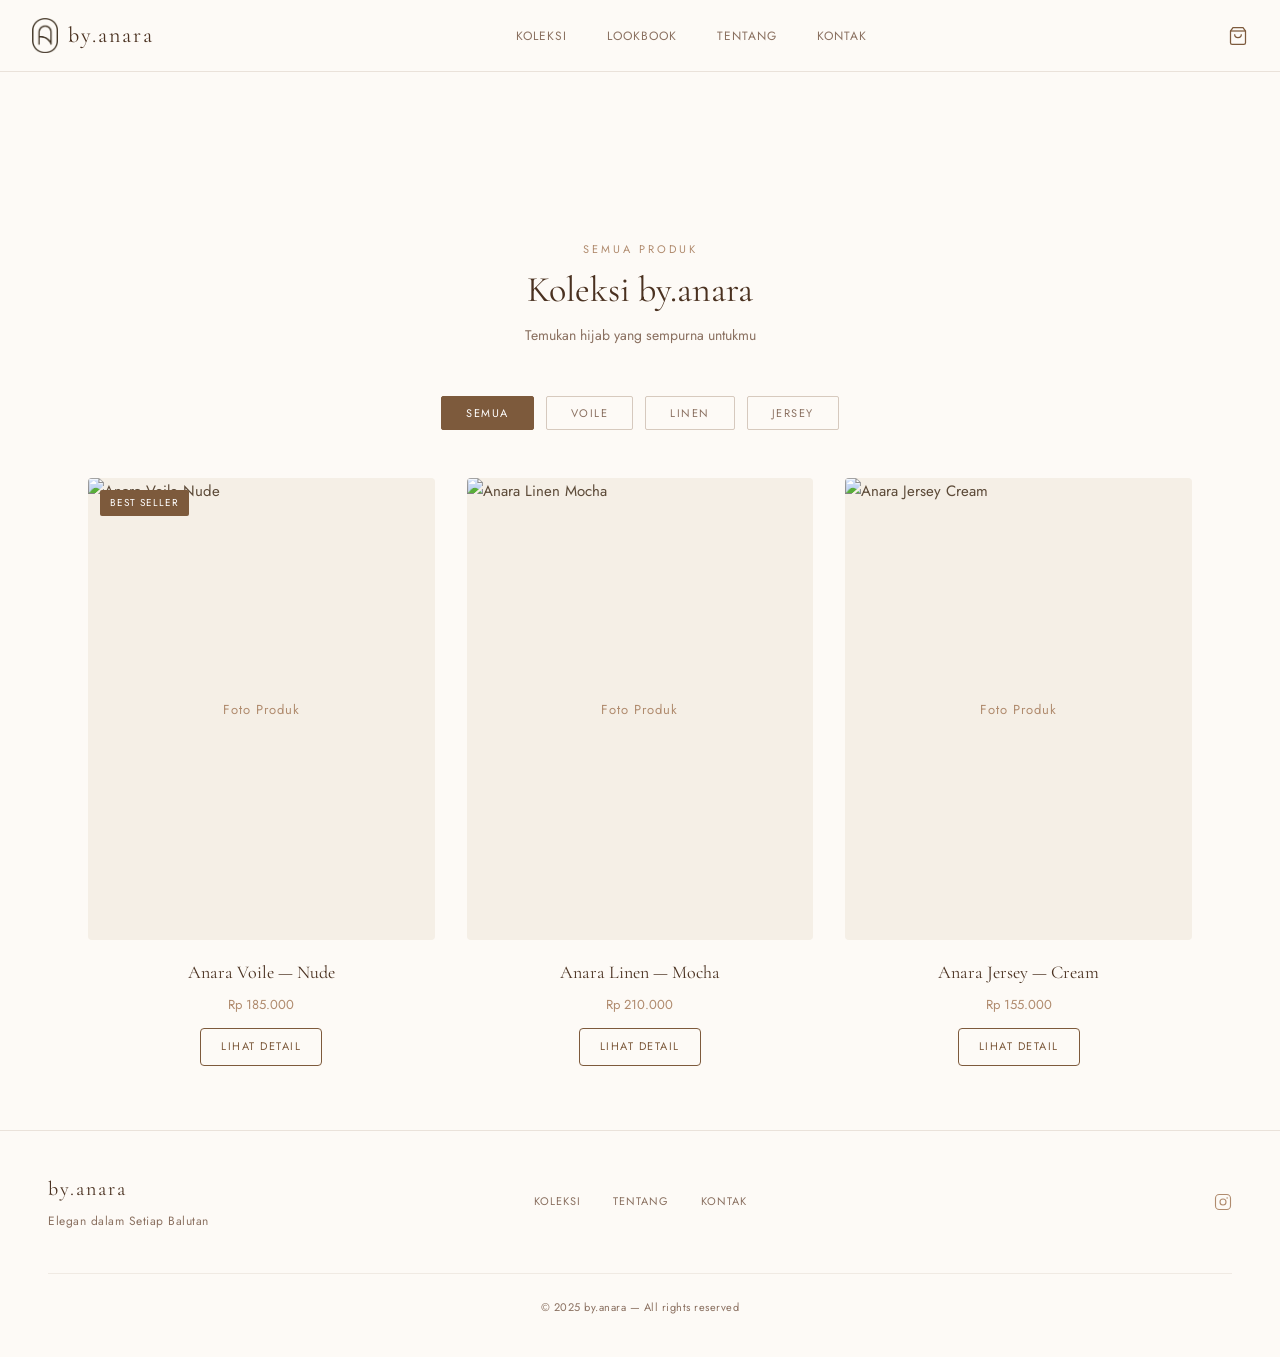
==== pages/katalog.html @ 60b6031b "Add files via upload" ====
<!doctype html>
<html lang="id">
    <head>
        <meta charset="UTF-8" />
        <meta name="viewport" content="width=device-width, initial-scale=1.0" />
        <title>Katalog — by.anara</title>
        <link rel="preconnect" href="https://fonts.googleapis.com" />
        <link rel="preconnect" href="https://fonts.gstatic.com" crossorigin />
        <link
            href="https://fonts.googleapis.com/css2?family=Cormorant+Garamond:ital,wght@0,300;0,400;0,500;1,300;1,400&family=Jost:wght@300;400;500&display=swap"
            rel="stylesheet"
        />
        <link rel="stylesheet" href="../css/style.css" />
        <link rel="stylesheet" href="../css/katalog.css" />
    </head>
    <body>
        <header class="navbar" id="navbar">
            <div class="navbar__logo">
                <a href="../index.html">
                    <img
                        src="../images/logo anara.jpg"
                        alt="by.anara logo"
                        class="navbar__logo-img"
                    />
                    <span class="navbar__logo-text">by.anara</span>
                </a>
            </div>
            <nav class="navbar__nav">
                <ul class="navbar__links">
                    <li><a href="../index.html#koleksi">Koleksi</a></li>
                    <li><a href="../index.html#lookbook">Lookbook</a></li>
                    <li><a href="../index.html#tentang">Tentang</a></li>
                    <li><a href="../index.html#kontak">Kontak</a></li>
                </ul>
            </nav>
            <div class="navbar__actions">
                <button class="navbar__cart" aria-label="Keranjang">
                    <svg
                        width="20"
                        height="20"
                        viewBox="0 0 24 24"
                        fill="none"
                        stroke="currentColor"
                        stroke-width="1.5"
                    >
                        <path
                            d="M6 2L3 6v14a2 2 0 002 2h14a2 2 0 002-2V6l-3-4z"
                        />
                        <line x1="3" y1="6" x2="21" y2="6" />
                        <path d="M16 10a4 4 0 01-8 0" />
                    </svg>
                </button>
            </div>
        </header>

        <main class="katalog-page">
            <div class="katalog-hero">
                <p class="section-tag">Semua Produk</p>
                <h1 class="section-title">Koleksi by.anara</h1>
                <p class="section-sub">Temukan hijab yang sempurna untukmu</p>
            </div>

            <!-- Filter -->
            <div class="katalog-filter">
                <button class="filter-btn active" data-filter="all">
                    Semua
                </button>
                <button class="filter-btn" data-filter="voile">Voile</button>
                <button class="filter-btn" data-filter="linen">Linen</button>
                <button class="filter-btn" data-filter="jersey">Jersey</button>
            </div>

            <!-- Grid Produk -->
            <div class="product-grid katalog-grid">
                <!-- Tambahkan produk di sini sesuai kebutuhan -->
                <div class="product-card" data-category="voile">
                    <div class="product-card__img-wrap">
                        <span class="product-card__badge">Best Seller</span>
                        <img
                            src="../images/sample6.jpg"
                            alt="Anara Voile Nude"
                            class="product-card__img"
                        />
                        <div class="product-card__img-placeholder">
                            Foto Produk
                        </div>
                    </div>
                    <div class="product-card__info">
                        <p class="product-card__name">Anara Voile — Nude</p>
                        <p class="product-card__price">Rp 185.000</p>
                        <a href="produk.html" class="btn btn--outline btn--sm"
                            >Lihat Detail</a
                        >
                    </div>
                </div>

                <div class="product-card" data-category="linen">
                    <div class="product-card__img-wrap">
                        <img
                            src="../images/sample7.jpg"
                            alt="Anara Linen Mocha"
                            class="product-card__img"
                        />
                        <div class="product-card__img-placeholder">
                            Foto Produk
                        </div>
                    </div>
                    <div class="product-card__info">
                        <p class="product-card__name">Anara Linen — Mocha</p>
                        <p class="product-card__price">Rp 210.000</p>
                        <a href="produk.html" class="btn btn--outline btn--sm"
                            >Lihat Detail</a
                        >
                    </div>
                </div>

                <div class="product-card" data-category="jersey">
                    <div class="product-card__img-wrap">
                        <img
                            src="../images/sample8.jpg"
                            alt="Anara Jersey Cream"
                            class="product-card__img"
                        />
                        <div class="product-card__img-placeholder">
                            Foto Produk
                        </div>
                    </div>
                    <div class="product-card__info">
                        <p class="product-card__name">Anara Jersey — Cream</p>
                        <p class="product-card__price">Rp 155.000</p>
                        <a href="produk.html" class="btn btn--outline btn--sm"
                            >Lihat Detail</a
                        >
                    </div>
                </div>

                <!-- Tambahkan produk baru di bawah sini dengan pola yang sama -->
            </div>
        </main>

        <footer class="footer">
            <div class="footer__left">
                <span class="footer__logo">by.anara</span>
                <p class="footer__tagline">Elegan dalam Setiap Balutan</p>
            </div>
            <div class="footer__links">
                <a href="../index.html#koleksi">Koleksi</a>
                <a href="../index.html#tentang">Tentang</a>
                <a href="../index.html#kontak">Kontak</a>
            </div>
            <div class="footer__social">
                <a href="#" aria-label="Instagram">
                    <svg
                        width="18"
                        height="18"
                        viewBox="0 0 24 24"
                        fill="none"
                        stroke="currentColor"
                        stroke-width="1.5"
                    >
                        <rect x="2" y="2" width="20" height="20" rx="5" />
                        <circle cx="12" cy="12" r="4" />
                        <circle
                            cx="17.5"
                            cy="6.5"
                            r="1"
                            fill="currentColor"
                            stroke="none"
                        />
                    </svg>
                </a>
            </div>
            <div class="footer__copy">
                <p>© 2025 by.anara — All rights reserved</p>
            </div>
        </footer>

        <script src="../js/main.js"></script>
        <script>
            // Filter produk berdasarkan kategori
            const filterBtns = document.querySelectorAll(".filter-btn");
            const cards = document.querySelectorAll(
                ".product-card[data-category]",
            );

            filterBtns.forEach((btn) => {
                btn.addEventListener("click", () => {
                    filterBtns.forEach((b) => b.classList.remove("active"));
                    btn.classList.add("active");

                    const filter = btn.dataset.filter;
                    cards.forEach((card) => {
                        if (
                            filter === "all" ||
                            card.dataset.category === filter
                        ) {
                            card.style.display = "block";
                        } else {
                            card.style.display = "none";
                        }
                    });
                });
            });
        </script>
    </body>
</html>
---- css/style.css ----
/* =============================================
   by.anara — Main Stylesheet
   Palet: Krem & Coklat Hangat, Elegan Minimalis
   ============================================= */

/* ---------- CSS Variables ---------- */
:root {
    --cream: #f5efe6;
    --cream-dark: #eae0d0;
    --cream-deeper: #ddd0be;
    --brown-light: #b08b6e;
    --brown: #7d5a3c;
    --brown-dark: #4a3120;
    --warm-white: #fdfaf6;
    --text-muted: #8a7060;
    --text-body: #5c4a38;

    --font-display: "Cormorant Garamond", serif;
    --font-body: "Jost", sans-serif;

    --radius-sm: 4px;
    --radius-md: 8px;

    --transition: 0.3s ease;
    --navbar-h: 72px;
}

/* ---------- Reset & Base ---------- */
*,
*::before,
*::after {
    box-sizing: border-box;
    margin: 0;
    padding: 0;
}

html {
    scroll-behavior: smooth;
}

body {
    font-family: var(--font-body);
    background-color: var(--warm-white);
    color: var(--text-body);
    font-size: 15px;
    line-height: 1.8;
    -webkit-font-smoothing: antialiased;
}

img {
    display: block;
    max-width: 100%;
}
a {
    color: inherit;
    text-decoration: none;
}
ul {
    list-style: none;
}

/* ---------- Typography ---------- */
.section-tag {
    font-family: var(--font-body);
    font-size: 11px;
    letter-spacing: 3px;
    text-transform: uppercase;
    color: var(--brown-light);
    margin-bottom: 0.5rem;
    text-align: center;
}

.section-title {
    font-family: var(--font-display);
    font-size: 36px;
    font-weight: 400;
    color: var(--brown-dark);
    text-align: center;
    line-height: 1.2;
    margin-bottom: 0.75rem;
}

.section-sub {
    font-size: 14px;
    color: var(--text-muted);
    text-align: center;
    margin-bottom: 3rem;
}

.section-header {
    margin-bottom: 0;
}

/* ---------- Buttons ---------- */
.btn {
    display: inline-flex;
    align-items: center;
    gap: 8px;
    padding: 0.75rem 1.75rem;
    font-family: var(--font-body);
    font-size: 12px;
    letter-spacing: 1.5px;
    text-transform: uppercase;
    cursor: pointer;
    border-radius: var(--radius-sm);
    border: 1px solid transparent;
    transition: all var(--transition);
}

.btn--primary {
    background: var(--brown);
    color: #fff;
    border-color: var(--brown);
}
.btn--primary:hover {
    background: var(--brown-dark);
    border-color: var(--brown-dark);
}

.btn--outline {
    background: transparent;
    color: var(--brown);
    border-color: var(--brown);
}
.btn--outline:hover {
    background: var(--brown);
    color: #fff;
}

.btn--outline-white {
    background: transparent;
    color: #fff;
    border-color: rgba(255, 255, 255, 0.4);
}
.btn--outline-white:hover {
    background: rgba(255, 255, 255, 0.1);
    border-color: rgba(255, 255, 255, 0.7);
}

.btn--sm {
    padding: 0.5rem 1.25rem;
    font-size: 11px;
}

/* =============================================
   NAVBAR
   ============================================= */
.navbar {
    position: fixed;
    top: 0;
    left: 0;
    right: 0;
    z-index: 100;
    height: var(--navbar-h);
    display: flex;
    align-items: center;
    justify-content: space-between;
    padding: 0 2rem;
    background: var(--warm-white);
    border-bottom: 0.5px solid rgba(125, 90, 60, 0.15);
    transition: box-shadow var(--transition);
}

.navbar.scrolled {
    box-shadow: 0 2px 20px rgba(74, 49, 32, 0.08);
}

.navbar__logo a {
    display: flex;
    align-items: center;
    gap: 10px;
}

.navbar__logo-img {
    height: 36px;
    width: auto;
    object-fit: contain;
}

.navbar__logo-text {
    font-family: var(--font-display);
    font-size: 22px;
    font-weight: 400;
    color: var(--brown-dark);
    letter-spacing: 2px;
}

.navbar__links {
    display: flex;
    gap: 2.5rem;
}

.navbar__links a {
    font-size: 12px;
    letter-spacing: 1px;
    text-transform: uppercase;
    color: var(--text-muted);
    position: relative;
    padding-bottom: 2px;
}

.navbar__links a::after {
    content: "";
    position: absolute;
    bottom: 0;
    left: 0;
    width: 0;
    height: 1px;
    background: var(--brown);
    transition: width var(--transition);
}

.navbar__links a:hover {
    color: var(--brown);
}
.navbar__links a:hover::after {
    width: 100%;
}

.navbar__actions {
    display: flex;
    align-items: center;
    gap: 1rem;
}

.navbar__cart {
    background: none;
    border: none;
    cursor: pointer;
    color: var(--brown);
    display: flex;
    align-items: center;
}

.navbar__hamburger {
    display: none;
    flex-direction: column;
    gap: 5px;
    background: none;
    border: none;
    cursor: pointer;
    padding: 4px;
}

.navbar__hamburger span {
    display: block;
    width: 22px;
    height: 1px;
    background: var(--brown-dark);
    transition: all var(--transition);
}

/* Mobile Nav */
.mobile-nav {
    display: none;
    position: fixed;
    top: var(--navbar-h);
    left: 0;
    right: 0;
    background: var(--warm-white);
    border-bottom: 0.5px solid rgba(125, 90, 60, 0.15);
    z-index: 99;
    padding: 1.5rem 2rem;
}

.mobile-nav ul {
    display: flex;
    flex-direction: column;
    gap: 1.25rem;
}
.mobile-nav a {
    font-size: 13px;
    letter-spacing: 1.5px;
    text-transform: uppercase;
    color: var(--text-body);
}
.mobile-nav a:hover {
    color: var(--brown);
}
.mobile-nav.open {
    display: block;
}

/* =============================================
   HERO
   ============================================= */
.hero {
    margin-top: var(--navbar-h);
    display: grid;
    grid-template-columns: 1fr 1fr;
    min-height: calc(100vh - var(--navbar-h));
}

.hero__text {
    background: var(--cream);
    padding: 5rem 4rem;
    display: flex;
    flex-direction: column;
    justify-content: center;
}

.hero__tag {
    font-size: 11px;
    letter-spacing: 3px;
    text-transform: uppercase;
    color: var(--brown-light);
    margin-bottom: 1.25rem;
}

.hero__title {
    font-family: var(--font-display);
    font-size: clamp(40px, 5vw, 64px);
    font-weight: 300;
    color: var(--brown-dark);
    line-height: 1.1;
    margin-bottom: 1.5rem;
}

.hero__sub {
    font-size: 14px;
    color: var(--text-muted);
    line-height: 1.9;
    max-width: 360px;
    margin-bottom: 2.5rem;
}

.hero__visual {
    background: var(--cream-dark);
    position: relative;
    overflow: hidden;
    min-height: 500px;
}

.hero__img {
    width: 100%;
    height: 100%;
    object-fit: cover;
}

.hero__placeholder {
    width: 100%;
    height: 100%;
    display: flex;
    align-items: center;
    justify-content: center;
    background: var(--cream-dark);
}

.hero__overlay-text {
    font-family: var(--font-display);
    font-size: 48px;
    font-weight: 300;
    color: var(--brown-light);
    letter-spacing: 6px;
    opacity: 0.4;
}

/* =============================================
   KOLEKSI
   ============================================= */
.koleksi {
    padding: 5rem 3rem;
    background: var(--warm-white);
}

.koleksi .section-header {
    margin-bottom: 3rem;
}

.product-grid {
    display: grid;
    grid-template-columns: repeat(3, 1fr);
    gap: 2rem;
    max-width: 1100px;
    margin: 0 auto;
}

.product-card {
    position: relative;
}

.product-card__img-wrap {
    position: relative;
    background: var(--cream);
    border-radius: var(--radius-sm);
    aspect-ratio: 3 / 4;
    overflow: hidden;
    margin-bottom: 1rem;
}

.product-card__img {
    width: 100%;
    height: 100%;
    object-fit: cover;
    transition: transform 0.6s ease;
}

.product-card:hover .product-card__img {
    transform: scale(1.04);
}

.product-card__img-placeholder {
    position: absolute;
    inset: 0;
    display: flex;
    align-items: center;
    justify-content: center;
    font-size: 13px;
    color: var(--brown-light);
    letter-spacing: 1px;
}

.product-card__badge {
    position: absolute;
    top: 12px;
    left: 12px;
    background: var(--brown);
    color: #fff;
    font-size: 10px;
    letter-spacing: 1px;
    text-transform: uppercase;
    padding: 4px 10px;
    border-radius: 2px;
    z-index: 1;
}

.product-card__info {
    text-align: center;
}
.product-card__name {
    font-family: var(--font-display);
    font-size: 18px;
    font-weight: 400;
    color: var(--brown-dark);
    margin-bottom: 4px;
}
.product-card__price {
    font-size: 13px;
    color: var(--brown-light);
    margin-bottom: 0.75rem;
}

.koleksi__cta {
    text-align: center;
    margin-top: 3rem;
}

/* =============================================
   LOOKBOOK
   ============================================= */
.lookbook {
    padding: 5rem 3rem;
    background: var(--cream);
}

.lookbook .section-header {
    margin-bottom: 3rem;
}

.lookbook__grid {
    display: grid;
    grid-template-columns: 2fr 1fr 1fr;
    grid-template-rows: repeat(2, 220px);
    gap: 1rem;
    max-width: 1100px;
    margin: 0 auto;
}

.lookbook__item {
    position: relative;
    background: var(--cream-dark);
    border-radius: var(--radius-sm);
    overflow: hidden;
    cursor: pointer;
}

.lookbook__item--tall {
    grid-row: span 2;
}

.lookbook__item img {
    width: 100%;
    height: 100%;
    object-fit: cover;
    transition: transform 0.6s ease;
}

.lookbook__item:hover img {
    transform: scale(1.04);
}

.lookbook__label {
    position: absolute;
    bottom: 12px;
    left: 16px;
    font-size: 10px;
    letter-spacing: 2px;
    text-transform: uppercase;
    color: var(--brown-dark);
    background: rgba(253, 250, 246, 0.85);
    padding: 4px 10px;
    border-radius: 2px;
}

/* =============================================
   TENTANG
   ============================================= */
.tentang {
    display: grid;
    grid-template-columns: 1fr 1fr;
    min-height: 480px;
}

.tentang__img {
    background: var(--cream-dark);
    overflow: hidden;
}

.tentang__img img {
    width: 100%;
    height: 100%;
    object-fit: cover;
}

.tentang__text {
    padding: 5rem 4rem;
    display: flex;
    flex-direction: column;
    justify-content: center;
    background: var(--warm-white);
}

.tentang__text p {
    font-size: 14px;
    color: var(--text-muted);
    line-height: 1.9;
    margin-bottom: 1rem;
}

.tentang__signature {
    font-family: var(--font-display);
    font-size: 24px !important;
    font-style: italic;
    color: var(--brown) !important;
    margin-top: 1rem !important;
}

/* =============================================
   KONTAK
   ============================================= */
.kontak {
    background: var(--brown-dark);
    color: #fff;
    text-align: center;
    padding: 5rem 2rem;
}

.kontak h2 {
    font-family: var(--font-display);
    font-size: 36px;
    font-weight: 400;
    margin-bottom: 0.75rem;
}

.kontak > p {
    font-size: 13px;
    color: rgba(255, 255, 255, 0.6);
    margin-bottom: 2.5rem;
    letter-spacing: 0.5px;
}

.kontak__buttons {
    display: flex;
    justify-content: center;
    gap: 1rem;
    flex-wrap: wrap;
}

/* =============================================
   FOOTER
   ============================================= */
.footer {
    background: var(--warm-white);
    border-top: 0.5px solid rgba(125, 90, 60, 0.15);
    padding: 2.5rem 3rem;
    display: grid;
    grid-template-columns: 1fr auto 1fr;
    align-items: center;
    gap: 2rem;
}

.footer__logo {
    font-family: var(--font-display);
    font-size: 20px;
    font-weight: 400;
    color: var(--brown-dark);
    letter-spacing: 2px;
    display: block;
}

.footer__tagline {
    font-size: 12px;
    color: var(--text-muted);
    letter-spacing: 0.5px;
    margin-top: 4px;
}

.footer__links {
    display: flex;
    gap: 2rem;
}

.footer__links a {
    font-size: 11px;
    letter-spacing: 1px;
    text-transform: uppercase;
    color: var(--text-muted);
    transition: color var(--transition);
}
.footer__links a:hover {
    color: var(--brown);
}

.footer__social {
    display: flex;
    gap: 1rem;
    justify-content: flex-end;
}

.footer__social a {
    color: var(--brown-light);
    transition: color var(--transition);
    display: flex;
    align-items: center;
}
.footer__social a:hover {
    color: var(--brown);
}

.footer__copy {
    grid-column: 1 / -1;
    text-align: center;
    border-top: 0.5px solid rgba(125, 90, 60, 0.1);
    padding-top: 1.5rem;
    margin-top: 0.5rem;
}

.footer__copy p {
    font-size: 11px;
    color: var(--text-muted);
    letter-spacing: 0.5px;
}

/* =============================================
   ANIMATIONS
   ============================================= */
.fade-up {
    opacity: 0;
    transform: translateY(24px);
    transition:
        opacity 0.7s ease,
        transform 0.7s ease;
}
.fade-up.visible {
    opacity: 1;
    transform: translateY(0);
}

/* =============================================
   RESPONSIVE — TABLET
   ============================================= */
@media (max-width: 900px) {
    .hero {
        grid-template-columns: 1fr;
    }
    .hero__visual {
        min-height: 300px;
    }
    .hero__text {
        padding: 3.5rem 2.5rem;
    }

    .product-grid {
        grid-template-columns: repeat(2, 1fr);
    }

    .lookbook__grid {
        grid-template-columns: 1fr 1fr;
        grid-template-rows: auto;
    }
    .lookbook__item--tall {
        grid-row: span 1;
    }

    .tentang {
        grid-template-columns: 1fr;
    }
    .tentang__img {
        min-height: 300px;
    }
    .tentang__text {
        padding: 3rem 2.5rem;
    }

    .footer {
        grid-template-columns: 1fr;
        text-align: center;
    }
    .footer__links {
        justify-content: center;
    }
    .footer__social {
        justify-content: center;
    }
}

/* =============================================
   RESPONSIVE — MOBILE
   ============================================= */
@media (max-width: 600px) {
    .navbar {
        padding: 0 1.25rem;
    }
    .navbar__nav {
        display: none;
    }
    .navbar__hamburger {
        display: flex;
    }

    .hero__text {
        padding: 3rem 1.5rem;
    }
    .hero__title {
        font-size: 38px;
    }

    .koleksi {
        padding: 4rem 1.5rem;
    }
    .product-grid {
        grid-template-columns: 1fr;
        max-width: 340px;
        margin: 0 auto;
    }

    .lookbook {
        padding: 4rem 1.5rem;
    }
    .lookbook__grid {
        grid-template-columns: 1fr;
        grid-template-rows: auto;
    }
    .lookbook__item {
        height: 260px;
    }

    .tentang__text {
        padding: 2.5rem 1.5rem;
    }

    .kontak {
        padding: 4rem 1.5rem;
    }
    .kontak__buttons {
        flex-direction: column;
        align-items: center;
    }

    .footer {
        padding: 2rem 1.5rem;
    }
    .footer__links {
        flex-wrap: wrap;
        gap: 1rem;
    }
}
---- css/katalog.css ----
/* =============================================
   by.anara — Katalog Page Styles
   ============================================= */

.katalog-page {
    margin-top: var(--navbar-h);
    padding: 4rem 3rem;
    max-width: 1200px;
    margin-left: auto;
    margin-right: auto;
}

.katalog-hero {
    text-align: center;
    padding-top: calc(var(--navbar-h) + 2rem);
    margin-bottom: 3rem;
}

/* Filter Bar */
.katalog-filter {
    display: flex;
    gap: 0.75rem;
    justify-content: center;
    margin-bottom: 3rem;
    flex-wrap: wrap;
}

.filter-btn {
    font-family: var(--font-body);
    font-size: 11px;
    letter-spacing: 1.5px;
    text-transform: uppercase;
    padding: 0.5rem 1.5rem;
    border: 0.5px solid rgba(125, 90, 60, 0.3);
    background: transparent;
    color: var(--text-muted);
    cursor: pointer;
    border-radius: 2px;
    transition: all var(--transition);
}

.filter-btn:hover,
.filter-btn.active {
    background: var(--brown);
    color: #fff;
    border-color: var(--brown);
}

.katalog-grid {
    max-width: 100%;
    grid-template-columns: repeat(3, 1fr);
}

@media (max-width: 900px) {
    .katalog-grid {
        grid-template-columns: repeat(2, 1fr);
    }
    .katalog-page {
        padding: 2rem 1.5rem;
    }
}
@media (max-width: 500px) {
    .katalog-grid {
        grid-template-columns: 1fr;
        max-width: 340px;
        margin: 0 auto;
    }
}
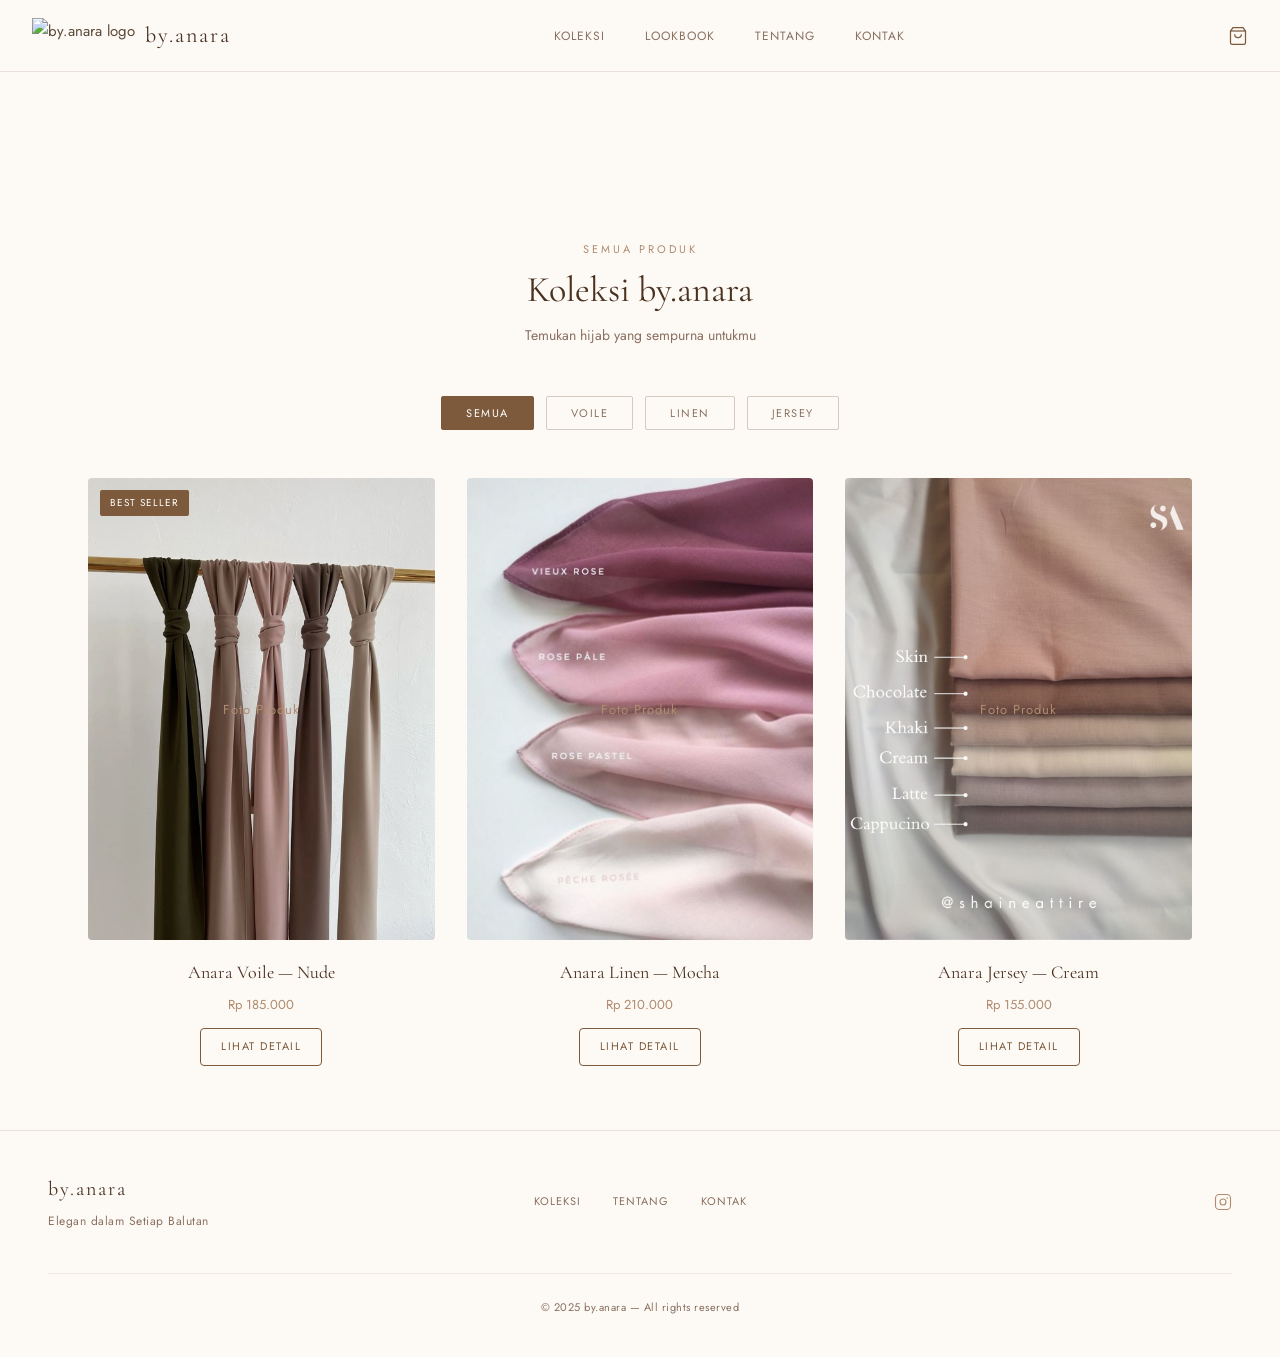
==== commit 1333e1de: "Update katalog.html" ====
--- a/pages/katalog.html
+++ b/pages/katalog.html
@@ -18,7 +18,7 @@
             <div class="navbar__logo">
                 <a href="../index.html">
                     <img
-                        src="../images/logo anara.jpg"
+                        src="../images/logo anara.JPG"
                         alt="by.anara logo"
                         class="navbar__logo-img"
                     />
@@ -77,7 +77,7 @@
                     <div class="product-card__img-wrap">
                         <span class="product-card__badge">Best Seller</span>
                         <img
-                            src="../images/sample6.jpg"
+                            src="../images/sample6.JPG"
                             alt="Anara Voile Nude"
                             class="product-card__img"
                         />
@@ -97,7 +97,7 @@
                 <div class="product-card" data-category="linen">
                     <div class="product-card__img-wrap">
                         <img
-                            src="../images/sample7.jpg"
+                            src="../images/sample7.JPG"
                             alt="Anara Linen Mocha"
                             class="product-card__img"
                         />
@@ -117,7 +117,7 @@
                 <div class="product-card" data-category="jersey">
                     <div class="product-card__img-wrap">
                         <img
-                            src="../images/sample8.jpg"
+                            src="../images/sample8.JPG"
                             alt="Anara Jersey Cream"
                             class="product-card__img"
                         />
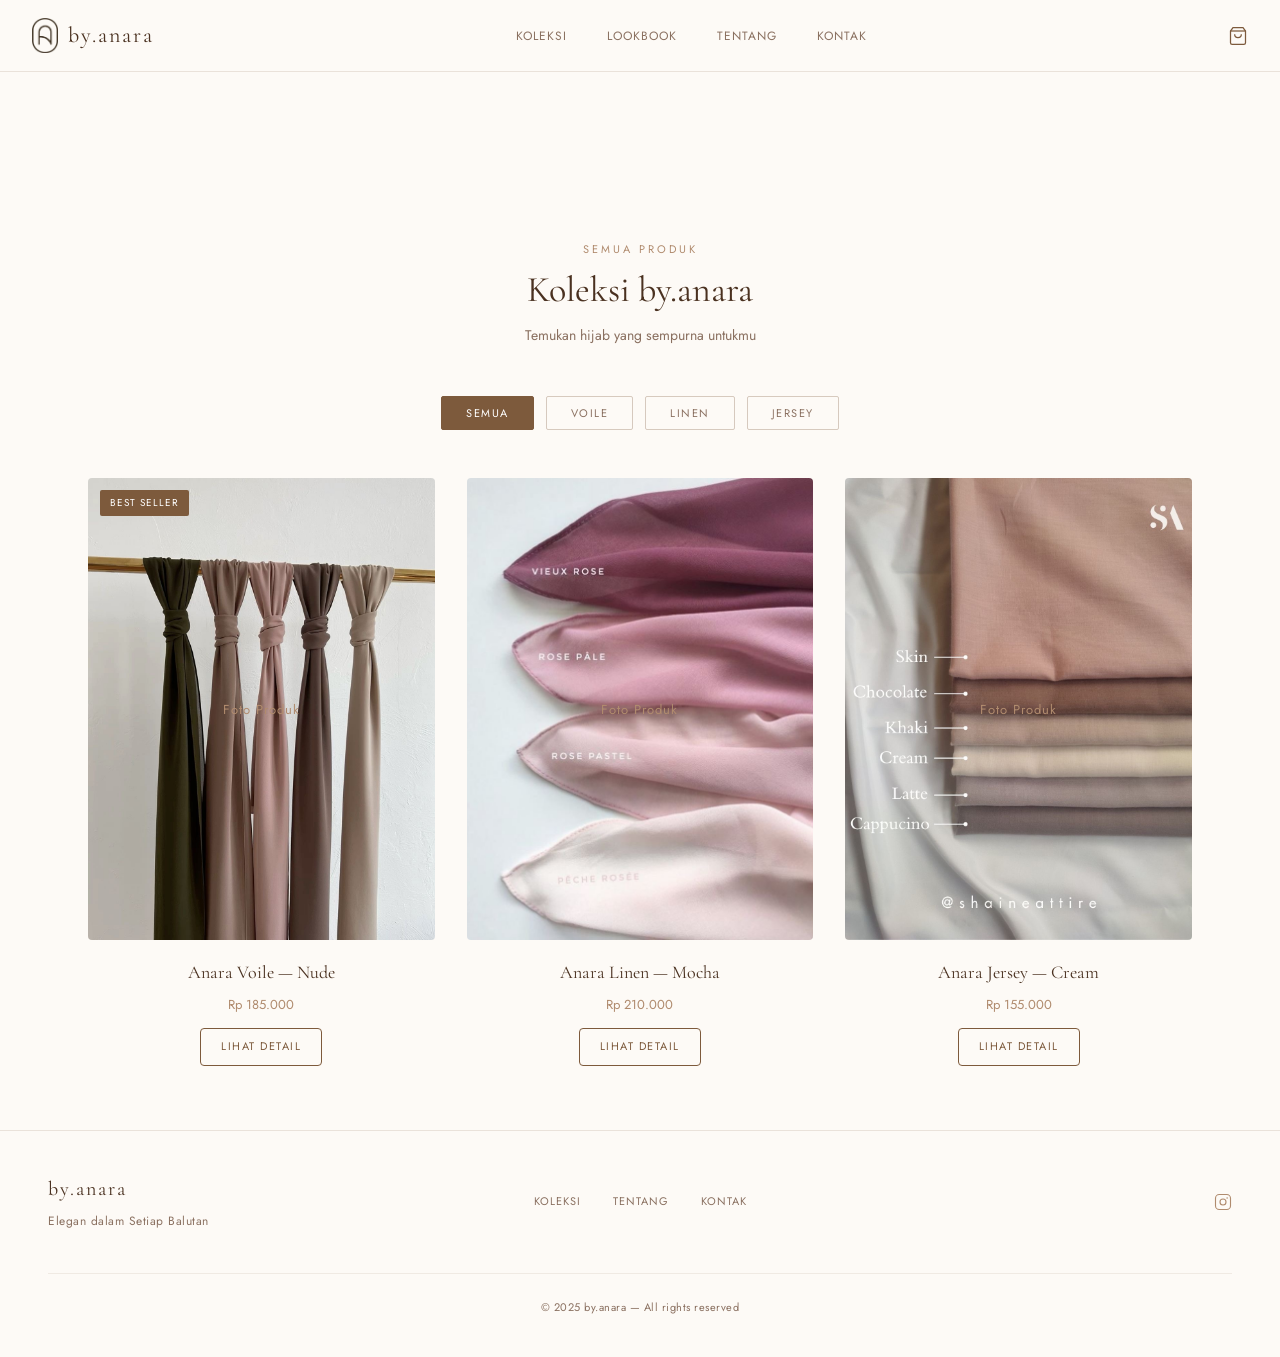
==== commit b966d134: "Update katalog.html" ====
--- a/pages/katalog.html
+++ b/pages/katalog.html
@@ -18,7 +18,7 @@
             <div class="navbar__logo">
                 <a href="../index.html">
                     <img
-                        src="../images/logo anara.JPG"
+                        src="../images/logo-anara.JPG"
                         alt="by.anara logo"
                         class="navbar__logo-img"
                     />
